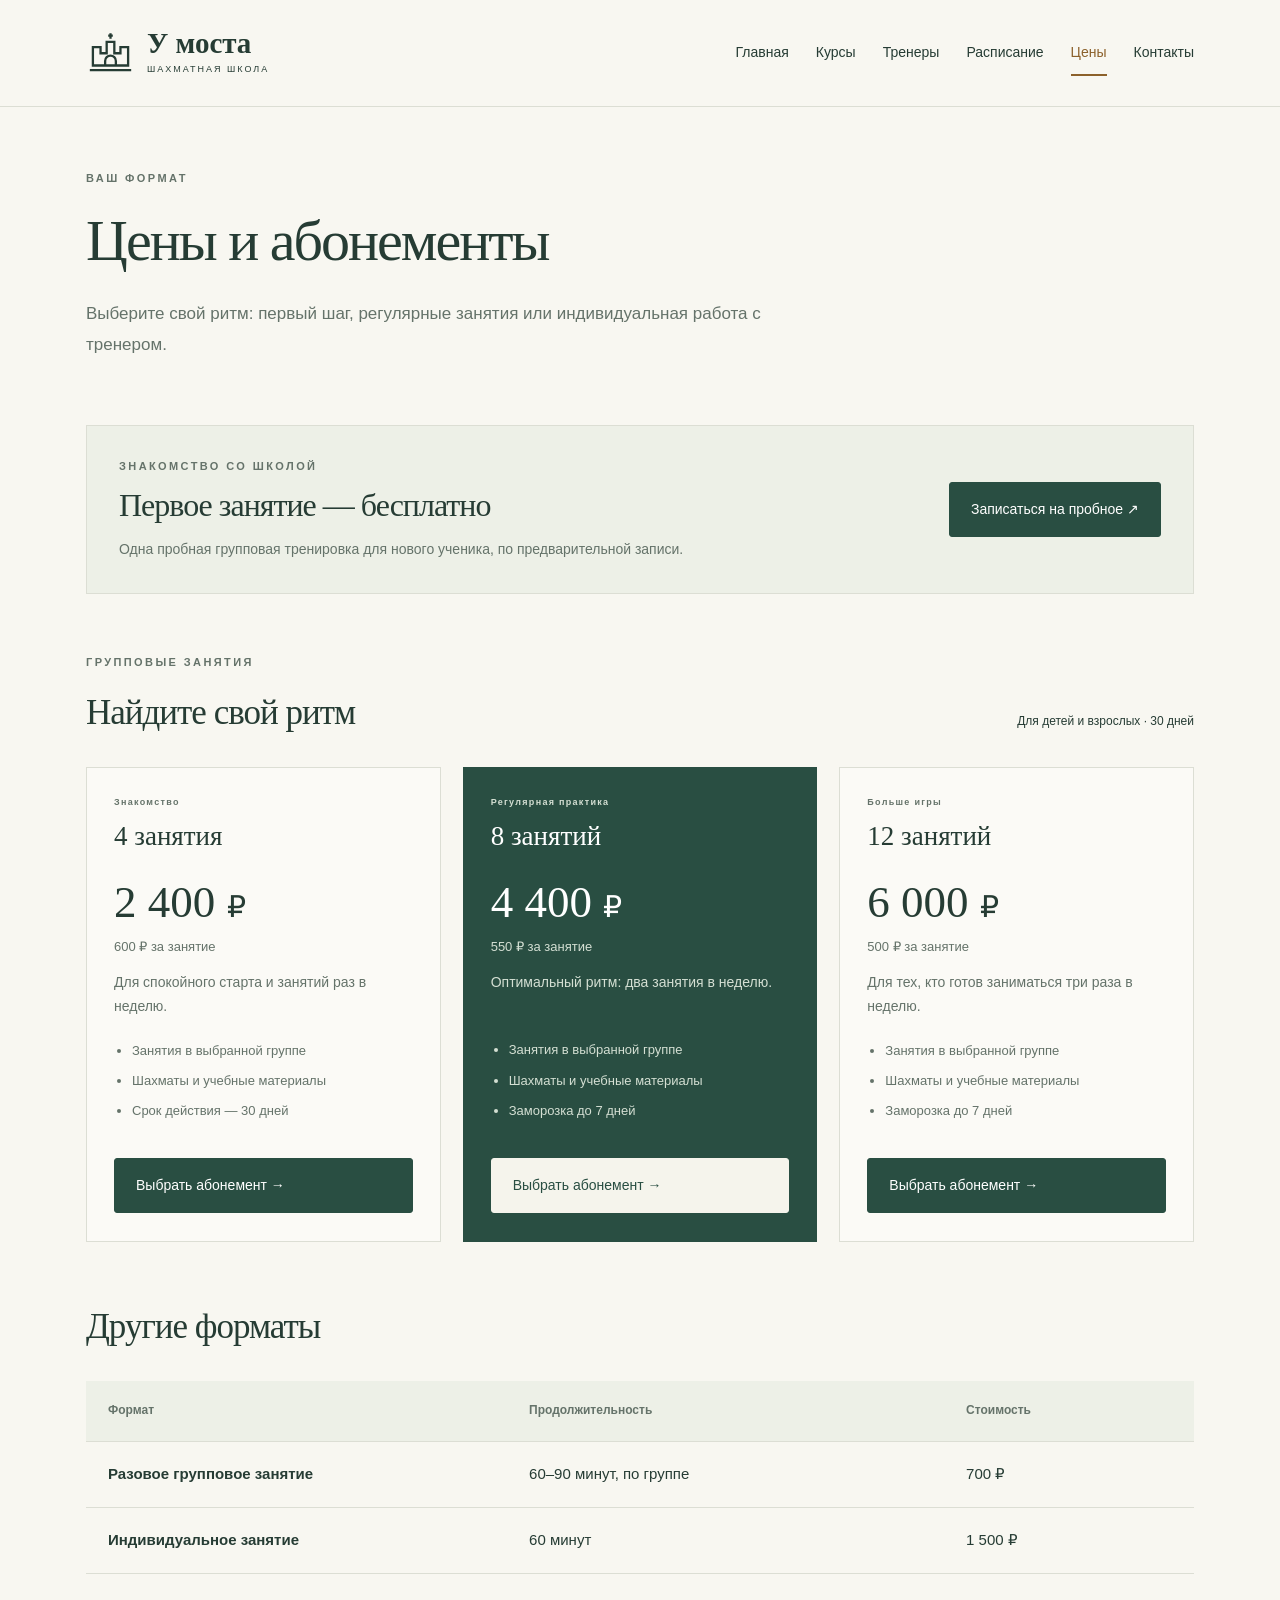
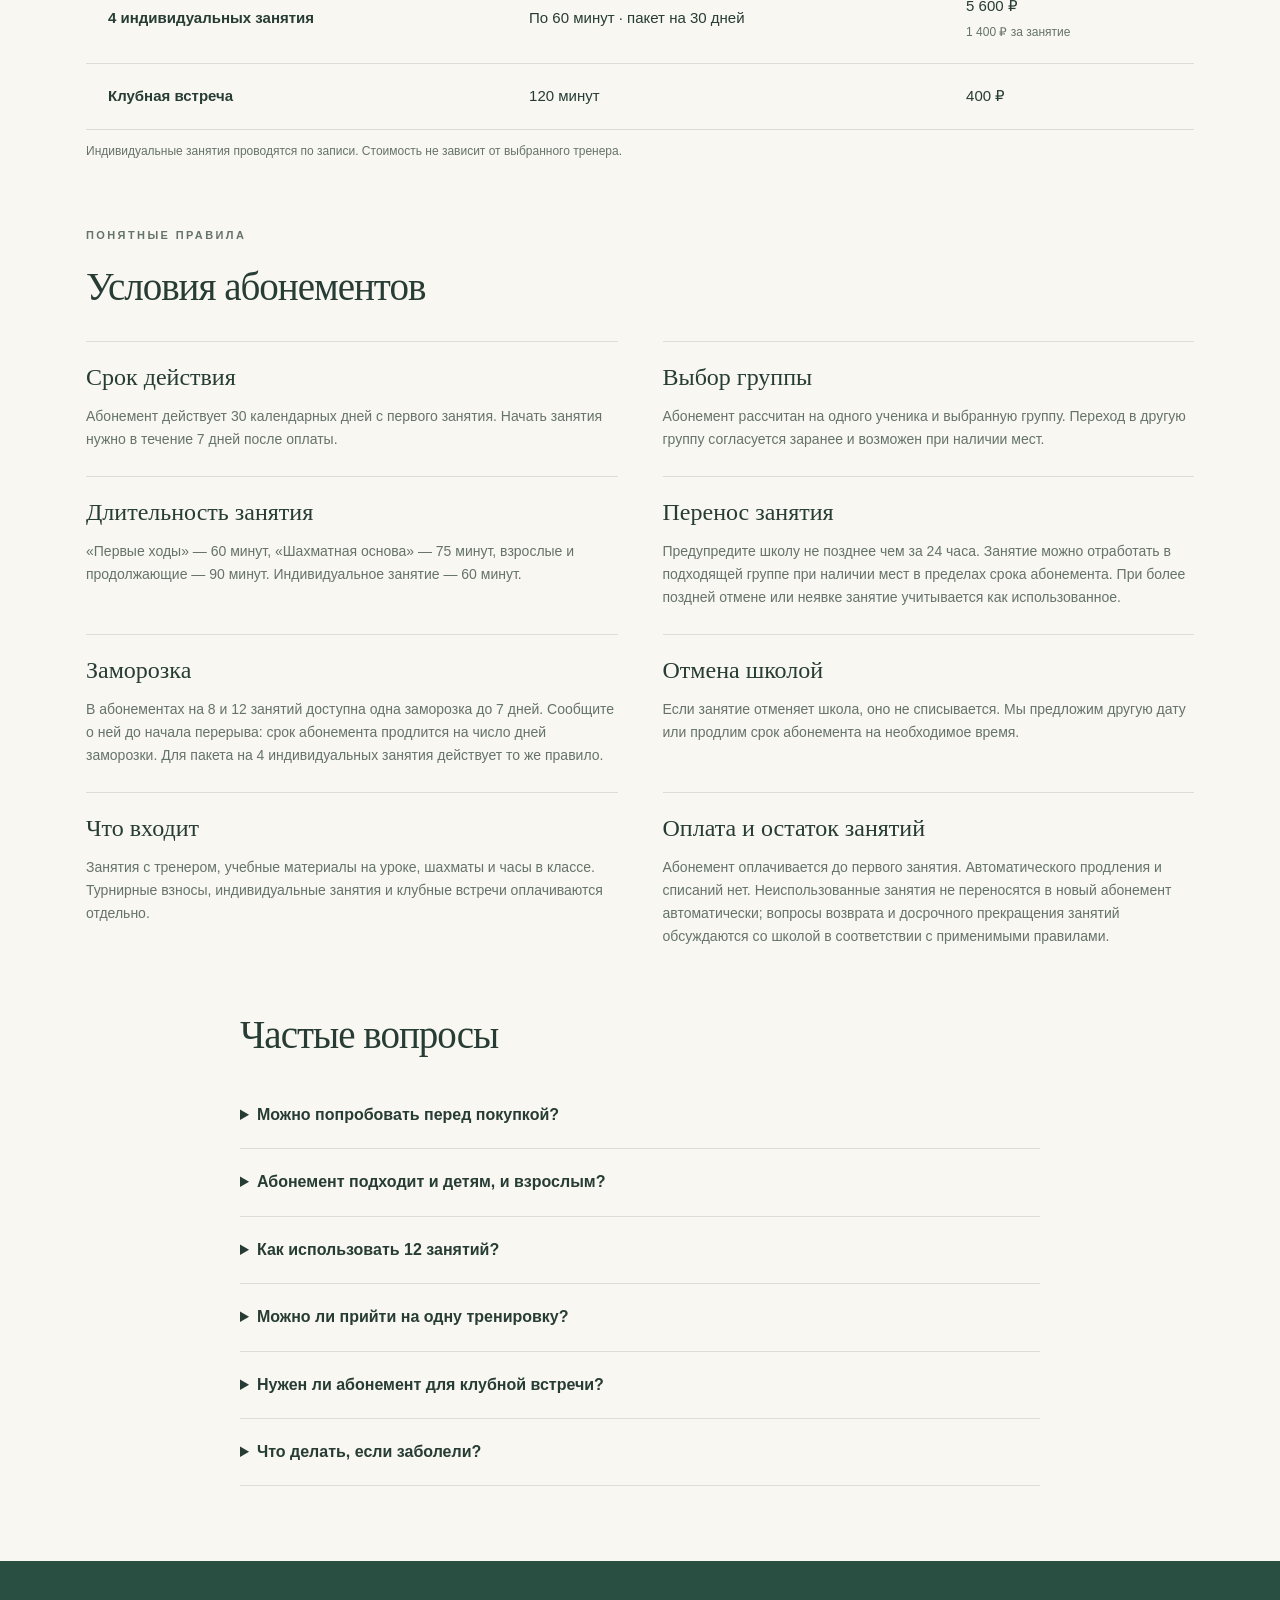
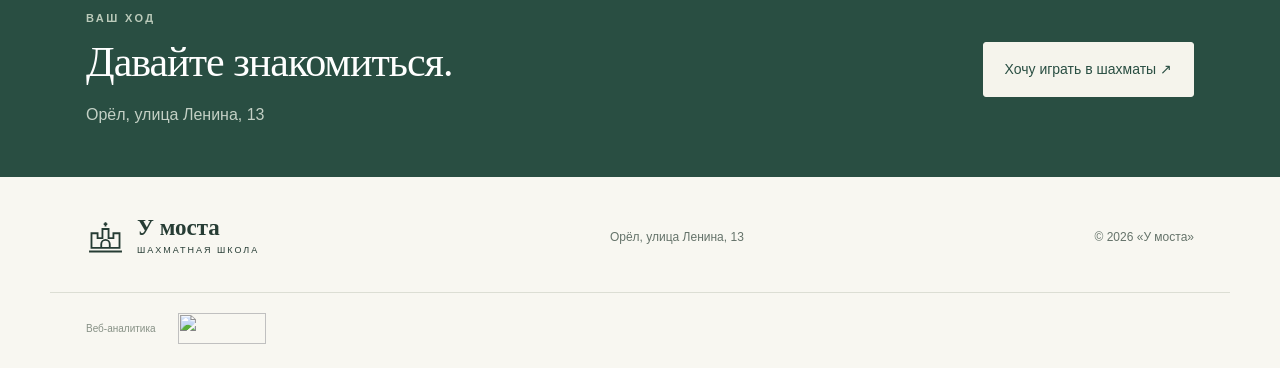
==== ceny.html @ d3e9c18c "Add files via upload" ====
<!doctype html><html lang="ru"><head><meta charset="utf-8"><meta name="viewport" content="width=device-width,initial-scale=1"><title>Цены — У моста | Шахматная школа в Орле</title><meta name="description" content="Шахматная школа У моста в Орле. Занятия для детей и взрослых. Орёл, улица Ленина, 13."><link rel="icon" href="logo.svg" type="image/svg+xml"><link rel="stylesheet" href="style.css"><script src="main.js" defer></script></head><body><a class="skip" href="#main">К содержанию</a><header><div class="wrap header-inner"><a class="brand" href="index.html"><svg viewBox="0 0 64 64" fill="none" aria-hidden="true"><path d="M9 49V25h10v8h8V18h10v15h8v-8h10v24H9Z" stroke="currentColor" stroke-width="3"/><path d="M25 49V43a7 7 0 0 1 14 0v6M5 55h54M29 10h6M32 7v7" stroke="currentColor" stroke-width="3"/></svg><span>У моста<small>ШАХМАТНАЯ ШКОЛА</small></span></a><button class="menu-btn" aria-controls="nav" aria-expanded="false">Меню</button><nav id="nav" aria-label="Основное меню"><a href="index.html" >Главная</a><a href="napravleniya.html" >Курсы</a><a href="trenery.html" >Тренеры</a><a href="raspisanie.html" >Расписание</a><a href="ceny.html" aria-current=page>Цены</a><a href="kontakty.html" >Контакты</a></nav></div></header><main id="main"><div class="page-head wrap"><p class="eyebrow">ВАШ ФОРМАТ</p><h1>Цены и абонементы</h1><p class="intro">Выберите свой ритм: первый шаг, регулярные занятия или индивидуальная работа с тренером.</p></div><section class="wrap section compact"><div class="trial-banner"><div><p class="eyebrow">ЗНАКОМСТВО СО ШКОЛОЙ</p><h2>Первое занятие — бесплатно</h2><p>Одна пробная групповая тренировка для нового ученика, по предварительной записи.</p></div><a class="btn" href="kontakty.html#signup">Записаться на пробное ↗</a></div><div class="section-head"><div><p class="eyebrow">ГРУППОВЫЕ ЗАНЯТИЯ</p><h2>Найдите свой ритм</h2></div><span class="small">Для детей и взрослых · 30 дней</span></div><div class="cards price-grid"><article class="card price-card "><p class="eyebrow">Знакомство</p><h3>4 занятия</h3><p class="price">2 400 <span>₽</span></p><p class="unit-price">600 ₽ за занятие</p><p>Для спокойного старта и занятий раз в неделю.</p><ul><li>Занятия в выбранной группе</li><li>Шахматы и учебные материалы</li><li>Срок действия — 30 дней</li></ul><a class="btn " href="kontakty.html#signup">Выбрать абонемент →</a></article><article class="card price-card recommended"><p class="eyebrow">Регулярная практика</p><h3>8 занятий</h3><p class="price">4 400 <span>₽</span></p><p class="unit-price">550 ₽ за занятие</p><p>Оптимальный ритм: два занятия в неделю.</p><ul><li>Занятия в выбранной группе</li><li>Шахматы и учебные материалы</li><li>Заморозка до 7 дней</li></ul><a class="btn light" href="kontakty.html#signup">Выбрать абонемент →</a></article><article class="card price-card "><p class="eyebrow">Больше игры</p><h3>12 занятий</h3><p class="price">6 000 <span>₽</span></p><p class="unit-price">500 ₽ за занятие</p><p>Для тех, кто готов заниматься три раза в неделю.</p><ul><li>Занятия в выбранной группе</li><li>Шахматы и учебные материалы</li><li>Заморозка до 7 дней</li></ul><a class="btn " href="kontakty.html#signup">Выбрать абонемент →</a></article></div><section class="extra-prices"><div class="section-head"><h2>Другие форматы</h2></div><div class="table-scroll"><table><thead><tr><th scope="col">Формат</th><th scope="col">Продолжительность</th><th scope="col">Стоимость</th></tr></thead><tbody><tr><td>Разовое групповое занятие</td><td>60–90 минут, по группе</td><td>700 ₽</td></tr><tr><td>Индивидуальное занятие</td><td>60 минут</td><td>1 500 ₽</td></tr><tr><td>4 индивидуальных занятия</td><td>По 60 минут · пакет на 30 дней</td><td>5 600 ₽ <span class="cell-detail">1 400 ₽ за занятие</span></td></tr><tr><td>Клубная встреча</td><td>120 минут</td><td>400 ₽</td></tr></tbody></table></div><p class="small">Индивидуальные занятия проводятся по записи. Стоимость не зависит от выбранного тренера.</p></section><section class="subscription-terms"><p class="eyebrow">ПОНЯТНЫЕ ПРАВИЛА</p><h2>Условия абонементов</h2><div class="terms-grid"><article><h3>Срок действия</h3><p>Абонемент действует 30 календарных дней с первого занятия. Начать занятия нужно в течение 7 дней после оплаты.</p></article><article><h3>Выбор группы</h3><p>Абонемент рассчитан на одного ученика и выбранную группу. Переход в другую группу согласуется заранее и возможен при наличии мест.</p></article><article><h3>Длительность занятия</h3><p>«Первые ходы» — 60 минут, «Шахматная основа» — 75 минут, взрослые и продолжающие — 90 минут. Индивидуальное занятие — 60 минут.</p></article><article><h3>Перенос занятия</h3><p>Предупредите школу не позднее чем за 24 часа. Занятие можно отработать в подходящей группе при наличии мест в пределах срока абонемента. При более поздней отмене или неявке занятие учитывается как использованное.</p></article><article><h3>Заморозка</h3><p>В абонементах на 8 и 12 занятий доступна одна заморозка до 7 дней. Сообщите о ней до начала перерыва: срок абонемента продлится на число дней заморозки. Для пакета на 4 индивидуальных занятия действует то же правило.</p></article><article><h3>Отмена школой</h3><p>Если занятие отменяет школа, оно не списывается. Мы предложим другую дату или продлим срок абонемента на необходимое время.</p></article><article><h3>Что входит</h3><p>Занятия с тренером, учебные материалы на уроке, шахматы и часы в классе. Турнирные взносы, индивидуальные занятия и клубные встречи оплачиваются отдельно.</p></article><article><h3>Оплата и остаток занятий</h3><p>Абонемент оплачивается до первого занятия. Автоматического продления и списаний нет. Неиспользованные занятия не переносятся в новый абонемент автоматически; вопросы возврата и досрочного прекращения занятий обсуждаются со школой в соответствии с применимыми правилами.</p></article></div></section><div class="faq"><h2>Частые вопросы</h2><details><summary>Можно попробовать перед покупкой?</summary><p>Да. Первое пробное групповое занятие бесплатно, один раз для нового ученика. Выберите курс и оставьте заявку через форму на странице контактов.</p></details><details><summary>Абонемент подходит и детям, и взрослым?</summary><p>Да. Стоимость групповых абонементов одинакова для всех групповых курсов. Группа подбирается по возрасту и опыту игры.</p></details><details><summary>Как использовать 12 занятий?</summary><p>Такой абонемент подойдёт группам, которые занимаются три раза в неделю: «Первые ходы», «Шахматная основа» и «Следующий разряд». Взрослым с занятиями дважды в неделю удобнее пакет на 8 занятий.</p></details><details><summary>Можно ли прийти на одну тренировку?</summary><p>Да. Разовое групповое занятие стоит 700 ₽. Предварительно согласуйте группу и наличие места.</p></details><details><summary>Нужен ли абонемент для клубной встречи?</summary><p>Нет. Клубная встреча оплачивается отдельно: 400 ₽ за двухчасовую игровую сессию. Участнику нужно знать правила игры.</p></details><details><summary>Что делать, если заболели?</summary><p>Сообщите школе как можно раньше. Если условия позволяют, оформите перенос или заморозку. При длительной болезни обсудите индивидуальный порядок продолжения занятий.</p></details></div></section></main><section class="cta"><div class="wrap"><div><p class="eyebrow">ВАШ ХОД</p><h2>Давайте знакомиться.</h2><p>Орёл, улица Ленина, 13</p></div><a class="btn light" href="kontakty.html#signup">Хочу играть в шахматы ↗</a></div></section><footer><div class="wrap footer-main"><a class="brand" href="index.html"><svg viewBox="0 0 64 64" fill="none" aria-hidden="true"><path d="M9 49V25h10v8h8V18h10v15h8v-8h10v24H9Z" stroke="currentColor" stroke-width="3"/><path d="M25 49V43a7 7 0 0 1 14 0v6M5 55h54M29 10h6M32 7v7" stroke="currentColor" stroke-width="3"/></svg><span>У моста<small>ШАХМАТНАЯ ШКОЛА</small></span></a><p>Орёл, улица Ленина, 13</p><p>© <span class="year">2026</span> «У моста»</p></div><div class="wrap counter-row" aria-label="Счётчики веб-аналитики"><span class="counter-caption">Веб-аналитика</span><div class="counter-slot installed" id="counter-1"><!--LiveInternet counter--><a href="https://www.liveinternet.ru/click"
target="_blank"><img id="licnt0C19" width="88" height="31" style="border:0" 
title="LiveInternet: показано число просмотров и посетителей за 24 часа"
src="[data-uri]"
alt=""/></a><script>(function(d,s){d.getElementById("licnt0C19").src=
"https://counter.yadro.ru/hit?t52.6;r"+escape(d.referrer)+
((typeof(s)=="undefined")?"":";s"+s.width+"*"+s.height+"*"+
(s.colorDepth?s.colorDepth:s.pixelDepth))+";u"+escape(d.URL)+
";h"+escape(d.title.substring(0,150))+";"+Math.random()})
(document,screen)</script><!--/LiveInternet-->
</div><div class="counter-slot installed" id="counter-2"><!-- Top100 (Kraken) Counter -->
<script>
    (function (w, d, c) {
    (w[c] = w[c] || []).push(function() {
        var options = {
            project: 7753158,
        };
        try {
            w.top100Counter = new top100(options);
        } catch(e) { }
    });
    var n = d.getElementsByTagName("script")[0],
    s = d.createElement("script"),
    f = function () { n.parentNode.insertBefore(s, n); };
    s.type = "text/javascript";
    s.async = true;
    s.src =
    (d.location.protocol == "https:" ? "https:" : "http:") +
    "//st.top100.ru/top100/top100.js";

    if (w.opera == "[object Opera]") {
    d.addEventListener("DOMContentLoaded", f, false);
} else { f(); }
})(window, document, "_top100q");
</script>
<noscript>
  <img src="//counter.rambler.ru/top100.cnt?pid=7753158" alt="Топ-100" />
</noscript>
<!-- END Top100 (Kraken) Counter -->
</div><div class="counter-slot installed" id="counter-3"><!-- Top.Mail.Ru counter -->
<script type="text/javascript">
var _tmr = window._tmr || (window._tmr = []);
_tmr.push({id: "3806829", type: "pageView", start: (new Date()).getTime()});
(function (d, w, id) {
  if (d.getElementById(id)) return;
  var ts = d.createElement("script"); ts.type = "text/javascript"; ts.async = true; ts.id = id;
  ts.src = "https://top-fwz1.mail.ru/js/code.js";
  var f = function () {var s = d.getElementsByTagName("script")[0]; s.parentNode.insertBefore(ts, s);};
  if (w.opera == "[object Opera]") { d.addEventListener("DOMContentLoaded", f, false); } else { f(); }
})(document, window, "tmr-code");
</script>
<noscript><div><img src="https://top-fwz1.mail.ru/counter?id=3806829;js=na" style="position:absolute;left:-9999px;" alt="Top.Mail.Ru" /></div></noscript>
<!-- /Top.Mail.Ru counter -->
</div></div></footer></body></html>
---- style.css ----
:root{--paper:#f8f7f1;--ink:#263c34;--green:#294e42;--muted:#65736a;--line:#dcded4;--pale:#edf0e7}*{box-sizing:border-box}body{margin:0;background:var(--paper);color:var(--ink);font:16px/1.65 Arial,sans-serif}a{color:inherit;text-decoration:none}button,input,select{font:inherit}button,a,select{ -webkit-tap-highlight-color:transparent}a:focus-visible,button:focus-visible,select:focus-visible,summary:focus-visible{outline:3px solid #b5803a;outline-offset:5px}.wrap{max-width:1180px;margin:auto;padding:0 36px}header{border-bottom:1px solid var(--line)}.header-inner{min-height:106px;display:flex;align-items:center;justify-content:space-between;gap:30px}.brand{display:flex;align-items:center;gap:12px;line-height:1.2}.brand svg{width:49px;height:49px}.brand>span{font:bold 29px Georgia,serif;white-space:nowrap}.brand small{display:block;font:9px/2.2 Arial,sans-serif;letter-spacing:2px}nav{display:flex;gap:27px;font-size:14px}nav a{padding:11px 0;position:relative}nav a:hover,nav a[aria-current]{color:#8c612b}nav a[aria-current]:after{content:'';position:absolute;height:2px;background:#8c612b;bottom:0;left:0;right:0}.menu-btn{display:none}.eyebrow{font:11px/1.5 Arial,sans-serif;letter-spacing:2.4px;font-weight:bold;margin:0 0 22px}h1,h2,h3{font-family:Georgia,'Times New Roman',serif;font-weight:normal;line-height:1.12;margin:0}h1{font-size:64px;letter-spacing:-2px}h1 em{font-weight:normal;color:#58735f}h2{font-size:39px;letter-spacing:-1px}h3{font-size:27px}p{color:var(--muted)}.hero{display:grid;grid-template-columns:1.15fr 1fr;align-items:center;gap:64px;padding-top:73px;padding-bottom:75px}.intro{font-size:17px;margin:26px 0 30px;line-height:1.8}.actions{display:flex;gap:24px;align-items:center;flex-wrap:wrap}.btn{display:inline-flex;align-items:center;justify-content:space-between;gap:23px;background:var(--green);color:white;border:1px solid var(--green);border-radius:3px;padding:15px 21px;cursor:pointer;font-size:14px}.btn:hover{background:#376452}.text-link{font-size:14px;border-bottom:1px solid #b3beb2;padding-bottom:4px}.location{font-size:12px;margin:35px 0 0}.hero-art{background:#e9eddf;padding:24px 29px 16px;border:1px solid #d9dfce;transform:rotate(-2deg);box-shadow:14px 18px 0 #f0f0e7}.art-top,.art-bottom{display:flex;justify-content:space-between;align-items:center;font-size:10px;letter-spacing:1px}.art-top{padding-bottom:23px;font-weight:bold}.art-top span{font-size:9px;letter-spacing:0;font-weight:normal}.art-bottom{padding-top:16px;letter-spacing:0}.art-bottom>span:last-child{font-size:25px}.board{display:grid;grid-template-columns:repeat(8,1fr);border:7px solid #335344;aspect-ratio:1}.sq{display:flex;align-items:center;justify-content:center;background:#e6e8d4;font-family:Georgia,serif;font-size:43px;line-height:1;color:#183e32;text-shadow:0 2px 0 #ffffff70}.sq.dark{background:#8da48a}.strip{border-top:1px solid var(--line);border-bottom:1px solid var(--line)}.strip-inner{display:grid;grid-template-columns:repeat(4,1fr);padding-top:29px;padding-bottom:29px}.strip-inner>div{padding-left:25px;border-left:1px solid var(--line)}.strip-inner>div:first-child{padding-left:0;border:0}.strip b{display:block;font:23px Georgia,serif}.strip span{font-size:12px;color:var(--muted)}.section{padding-top:70px;padding-bottom:75px}.section-head{display:flex;justify-content:space-between;align-items:end;gap:30px;margin-bottom:35px}.section-head h2{font-size:35px}.cards{display:grid;grid-template-columns:repeat(3,1fr);gap:22px}.card{border:1px solid var(--line);padding:28px 27px;background:#fbfaf6}.card .num{display:block;font:29px Georgia,serif;color:#879783;margin-bottom:34px}.card .eyebrow{font-size:9px;margin-bottom:12px;letter-spacing:1.3px}.card p:last-child{font-size:14px;margin:17px 0 0}.card:hover{border-color:#8ca08b}.tinted{background:var(--pale)}.split{display:grid;grid-template-columns:1fr 1fr;gap:80px}.steps{padding:0;list-style:none;counter-reset:step;margin:0}.steps li{counter-increment:step;border-bottom:1px solid #d1d9cc;padding:0 0 20px 45px;position:relative;margin-bottom:20px}.steps li:before{content:'0'counter(step);position:absolute;left:0;font:22px Georgia,serif;color:#869680}.steps p{font-size:14px;margin:6px 0 0}.cta{background:var(--green);color:#fff}.cta .wrap{display:flex;align-items:center;justify-content:space-between;padding-top:49px;padding-bottom:49px;gap:25px}.cta .eyebrow{color:#bbcaba;margin-bottom:12px}.cta h2{font-size:42px}.cta p{color:#c3d0c5;margin-bottom:0}.btn.light{background:#f5f4ec;border-color:#f5f4ec;color:var(--green)}.footer-main{display:flex;justify-content:space-between;align-items:center;padding-top:36px;padding-bottom:30px}.footer-main p{font-size:12px}.footer-main .brand>span{font-size:23px}.footer-main .brand svg{width:39px}.counter-row{display:flex;align-items:center;gap:10px;border-top:1px solid var(--line);padding-top:20px;padding-bottom:24px}.counter-caption{font-size:10px;color:#879186;margin-right:12px}.counter-slot{width:88px;min-height:31px;border:1px dashed #bdc5b9;display:flex;align-items:center;justify-content:center;color:#899381;font-size:10px}.page-head{padding-top:63px;padding-bottom:14px}.page-head h1{font-size:58px}.page-head .intro{max-width:680px}.compact{padding-top:20px}.note{padding-bottom:65px}.note p{max-width:780px}.editorial{display:grid;grid-template-columns:1fr 1.4fr;gap:70px;align-items:center}.chess-icon{background:#e5eadc;display:grid;place-items:center;font:220px Georgia,serif;min-height:350px}.editorial p{max-width:550px}.notice{padding:18px 22px;background:#eef0e8;border-left:2px solid #9caa8d;font-size:14px;margin-top:28px}.filters{display:flex;gap:10px;flex-wrap:wrap;margin-bottom:25px}.filters button{border:1px solid #cdd4c6;background:transparent;padding:9px 18px;border-radius:2px;cursor:pointer;font-size:14px;color:var(--ink)}.filters button[aria-pressed=true]{background:var(--green);color:white}.table-scroll{overflow:auto}table{width:100%;border-collapse:collapse;text-align:left;white-space:nowrap}th{background:var(--pale);font-size:12px;color:var(--muted)}th,td{padding:20px 22px;border-bottom:1px solid var(--line)}td{font-size:15px}td:first-child{font-weight:bold}.faq{max-width:800px;margin:65px auto 0}.faq h2{margin-bottom:25px}details{padding:20px 0;border-bottom:1px solid var(--line)}summary{cursor:pointer;font-weight:bold}details p{font-size:15px}.contact-grid{display:grid;grid-template-columns:1fr 1.2fr;gap:55px;align-items:start}.map{width:100%;height:390px;border:1px solid var(--line);background:var(--pale);border-radius:3px}.signup{background:var(--pale);padding:38px;display:grid;grid-template-columns:1fr 1fr;gap:60px;margin-top:65px;scroll-margin-top:20px}.signup h2{font-size:34px}.signup label{display:block;font-size:13px;margin-bottom:10px}.signup select{width:100%;padding:12px;border:1px solid #bcc7b7;background:var(--paper);color:var(--ink);margin-bottom:16px}.small{font-size:12px}.skip{position:absolute;left:-9999px}.skip:focus{left:20px;top:10px;background:white;padding:12px;z-index:99}[hidden]{display:none!important}@media(max-width:1000px){nav{gap:15px}.hero{gap:30px}h1{font-size:51px}.sq{font-size:34px}.wrap{padding-left:25px;padding-right:25px}.hero-art{padding:22px}.cards{gap:15px}.card{padding:22px}.contact-grid{gap:25px}}@media(max-width:760px){.header-inner{min-height:84px;flex-wrap:wrap;gap:0}.brand>span{font-size:26px}.brand svg{width:42px}.menu-btn{display:block;background:none;border:1px solid var(--line);color:var(--ink);padding:6px 12px;font-size:13px}nav{display:none;width:100%;padding:16px 0;flex-direction:column;gap:3px}nav.open{display:flex}nav a{padding:8px 0}.hero{grid-template-columns:1fr;padding-top:43px;padding-bottom:45px;gap:40px}h1{font-size:46px;letter-spacing:-1.6px}.hero .intro br{display:none}.hero-art{max-width:440px;width:calc(100% - 10px);margin:auto}.sq{font-size:clamp(24px,7vw,43px)}.strip-inner{grid-template-columns:1fr 1fr;gap:25px}.strip-inner>div{padding-left:15px}.strip-inner>div:nth-child(3){padding-left:0;border:0}.strip b{font-size:20px}.section{padding-top:45px;padding-bottom:45px}.section-head{display:block}.section-head .text-link{display:inline-block;margin-top:20px}.cards{grid-template-columns:1fr}.card .num{margin-bottom:20px}.split,.editorial,.contact-grid,.signup{grid-template-columns:1fr;gap:30px}.cta .wrap{align-items:start;flex-direction:column}.cta h2{font-size:36px}.footer-main{flex-wrap:wrap;gap:12px}.footer-main .brand{width:100%;margin-bottom:8px}.footer-main p{margin:0}.counter-caption{display:none}.counter-row{justify-content:center}.page-head{padding-top:40px}.page-head h1{font-size:45px}.compact{padding-top:15px}.chess-icon{min-height:240px;font-size:170px}.signup{padding:25px;margin-top:35px}.map{height:330px}.steps{margin-top:5px}h2{font-size:33px}.intro{font-size:16px}}

.signup input,.signup textarea{display:block;width:100%;padding:12px;border:1px solid #bcc7b7;border-radius:0;background:var(--paper);color:var(--ink);margin-bottom:16px;font:inherit}.signup textarea{resize:vertical;min-height:110px}.signup input:focus-visible,.signup textarea:focus-visible{outline:3px solid #b5803a;outline-offset:3px}.optional{font-weight:normal;color:var(--muted)}.form-ok{padding:15px 18px;border:1px solid #a6b9a0;background:#e0e9da;color:var(--ink);font-size:14px}

.demo-note{font-size:13px;color:var(--muted);border-left:2px solid #a1af96;padding:9px 15px;margin:0 0 30px;background:var(--pale)}.trainer-grid{display:grid;grid-template-columns:repeat(2,minmax(0,1fr));gap:24px}.trainer-top{display:flex;align-items:center;justify-content:space-between;gap:15px;margin-bottom:26px}.trainer-avatar{width:68px;height:68px;display:grid;place-items:center;background:#e5eadc;border-radius:50%;font:23px Georgia,serif;flex-shrink:0}.qualification{font-size:12px;padding:6px 10px;border:1px solid #ccd5c3;border-radius:3px}.trainer-card h2{font-size:30px;margin-bottom:18px}.trainer-card .eyebrow{line-height:1.8;letter-spacing:1px}.trainer-card>p:not(.eyebrow){font-size:15px;margin-bottom:24px}.teaching-note{padding-bottom:0;margin-top:50px}.schedule-meta{display:flex;justify-content:space-between;gap:15px;flex-wrap:wrap;font-size:13px;margin-bottom:24px;color:var(--muted)}.schedule-table{white-space:normal;min-width:650px}.schedule-table caption{text-align:left;padding-bottom:12px;color:var(--muted)}.cell-detail{display:block;font-weight:normal;font-size:12px;color:var(--muted);margin-top:5px}.cell-detail.time{font-size:14px;color:var(--green)}.schedule-table a:hover{text-decoration:underline}@media(max-width:760px){.trainer-grid{grid-template-columns:1fr}.trainer-card h2{font-size:28px}.qualification{max-width:190px}.schedule-table th,.schedule-table td{padding:16px}}

.trial-banner{display:flex;justify-content:space-between;align-items:center;gap:35px;padding:32px;background:var(--pale);border:1px solid var(--line);margin-bottom:60px}.trial-banner h2{font-size:32px}.trial-banner .eyebrow{margin-bottom:14px}.trial-banner p:last-child{margin-bottom:0;font-size:14px;max-width:600px}.trial-banner .btn{flex-shrink:0}.price-card{display:flex;flex-direction:column}.price-card .price{font:45px/1.1 Georgia,serif;color:var(--ink);margin:27px 0 8px}.price span{font-size:30px}.price-card .unit-price{font-size:13px;margin:0}.price-card>p:not(.price):not(.eyebrow):not(.unit-price){font-size:14px;min-height:46px}.price-card ul{padding-left:18px;font-size:13px;color:var(--muted);margin:8px 0 27px}.price-card li{margin-bottom:9px}.price-card .btn{margin-top:auto}.price-card.recommended{background:var(--green);border-color:var(--green);color:white}.price-card.recommended .price{color:white}.price-card.recommended p,.price-card.recommended ul{color:#d4dfd3}.extra-prices,.subscription-terms{margin-top:65px}.terms-grid{display:grid;grid-template-columns:1fr 1fr;gap:25px 45px;margin-top:32px}.terms-grid article{border-top:1px solid var(--line);padding-top:22px}.terms-grid h3{font-size:24px}.terms-grid p{font-size:14px;margin-bottom:0}@media(max-width:760px){.trial-banner{align-items:start;flex-direction:column;padding:25px;margin-bottom:40px;gap:24px}.trial-banner h2{font-size:29px}.terms-grid{grid-template-columns:1fr;gap:25px}.extra-prices,.subscription-terms{margin-top:45px}.price-card>p:not(.price):not(.eyebrow):not(.unit-price){min-height:0}}

.sq{position:relative}.sq.last-move{background:#d8c98c}.file-label,.rank-label{position:absolute;font:8px/1 Arial,sans-serif;text-shadow:none;color:#294e42}.file-label{right:3px;bottom:2px}.rank-label{left:3px;top:3px}.historical-caption{gap:12px;align-items:start}.historical-caption a{font-size:11px;line-height:1.6}.historical-caption a:hover{text-decoration:underline}.historical-caption small{display:block;font-size:9px;color:var(--muted);line-height:1.6;margin-top:3px}.historical-caption .mate-label{font:12px/1.6 Georgia,serif;white-space:nowrap;padding-top:1px}@media(max-width:760px){.historical-caption a{font-size:10px}.historical-caption small{font-size:8px}.file-label,.rank-label{font-size:7px}}

.counter-slot.installed{border:0;min-height:0;width:auto}.counter-slot.installed img{display:block}.counter-slot.installed:has(>script):not(:has(>a)){display:contents}
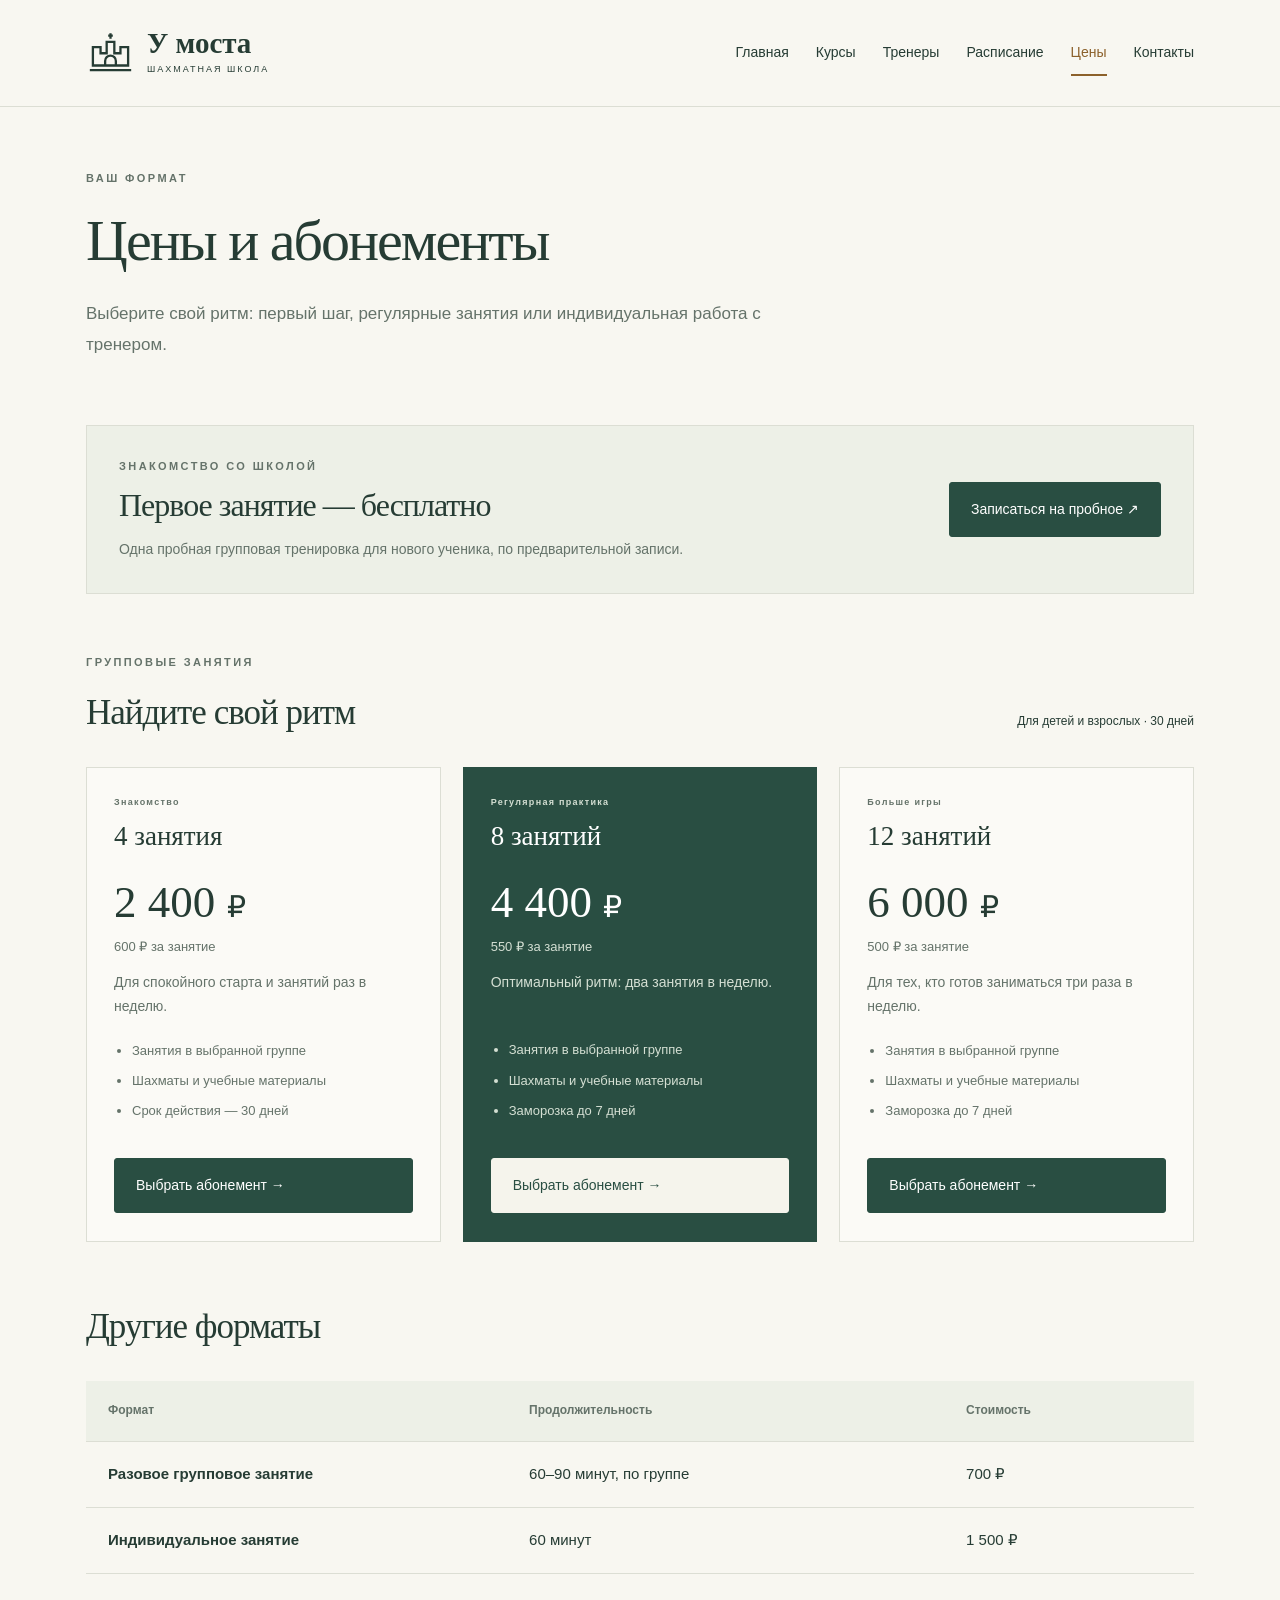
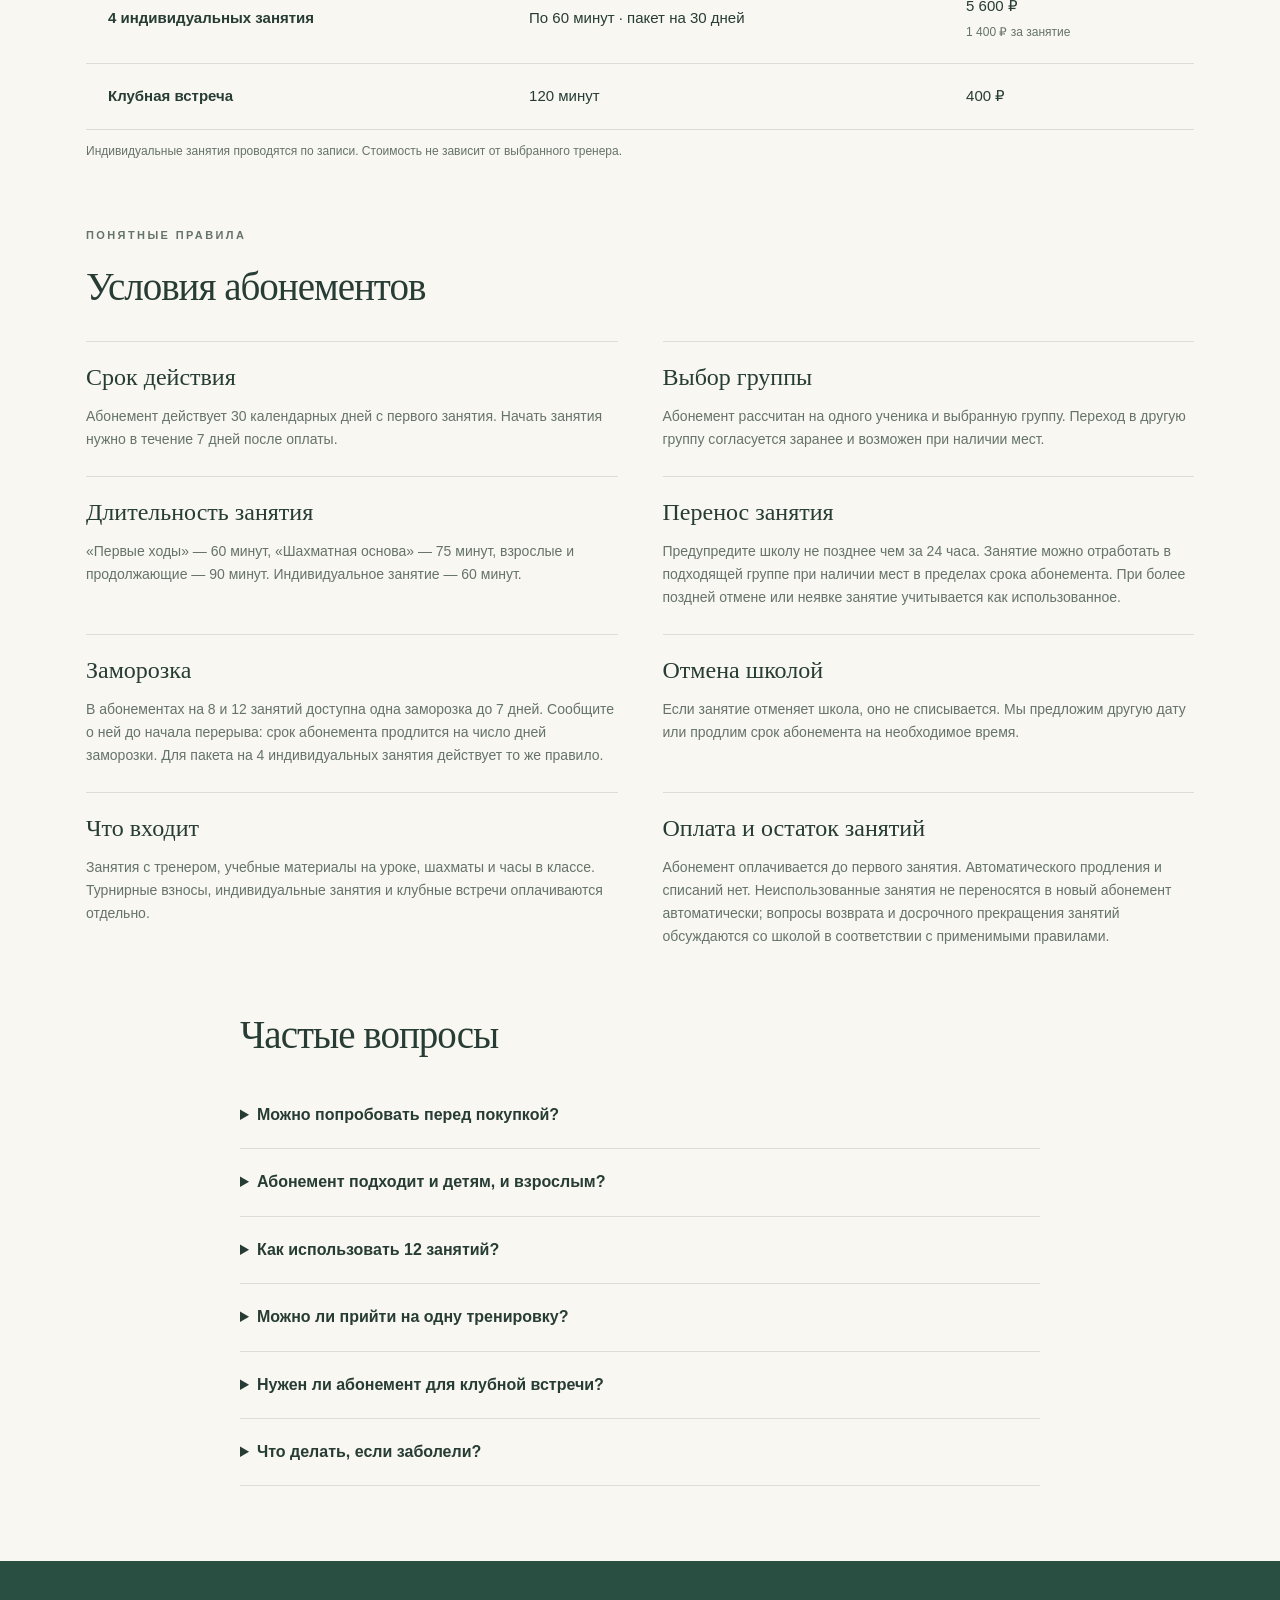
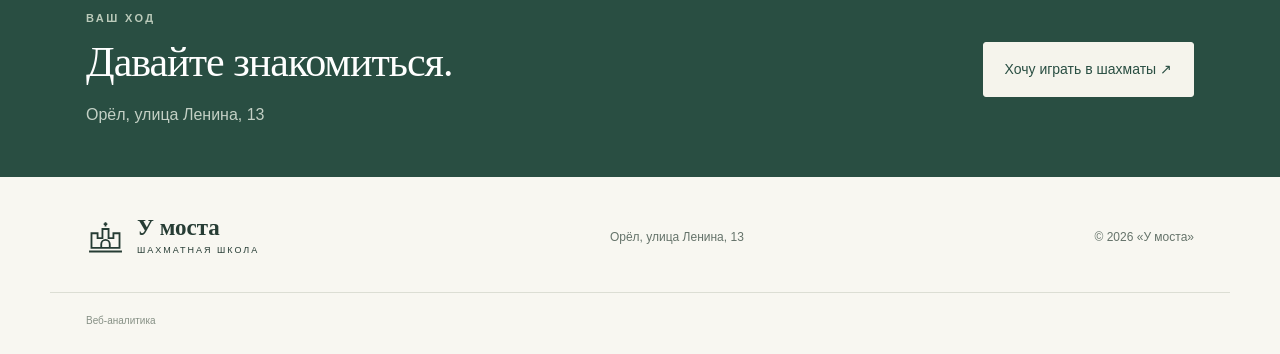
==== commit 87004169: "Add files via upload" ====
--- a/ceny.html
+++ b/ceny.html
@@ -1,19 +1,16 @@
-<!doctype html><html lang="ru"><head><meta charset="utf-8"><meta name="viewport" content="width=device-width,initial-scale=1"><title>Цены — У моста | Шахматная школа в Орле</title><meta name="description" content="Шахматная школа У моста в Орле. Занятия для детей и взрослых. Орёл, улица Ленина, 13."><link rel="icon" href="logo.svg" type="image/svg+xml"><link rel="stylesheet" href="style.css"><script src="main.js" defer></script></head><body><a class="skip" href="#main">К содержанию</a><header><div class="wrap header-inner"><a class="brand" href="index.html"><svg viewBox="0 0 64 64" fill="none" aria-hidden="true"><path d="M9 49V25h10v8h8V18h10v15h8v-8h10v24H9Z" stroke="currentColor" stroke-width="3"/><path d="M25 49V43a7 7 0 0 1 14 0v6M5 55h54M29 10h6M32 7v7" stroke="currentColor" stroke-width="3"/></svg><span>У моста<small>ШАХМАТНАЯ ШКОЛА</small></span></a><button class="menu-btn" aria-controls="nav" aria-expanded="false">Меню</button><nav id="nav" aria-label="Основное меню"><a href="index.html" >Главная</a><a href="napravleniya.html" >Курсы</a><a href="trenery.html" >Тренеры</a><a href="raspisanie.html" >Расписание</a><a href="ceny.html" aria-current=page>Цены</a><a href="kontakty.html" >Контакты</a></nav></div></header><main id="main"><div class="page-head wrap"><p class="eyebrow">ВАШ ФОРМАТ</p><h1>Цены и абонементы</h1><p class="intro">Выберите свой ритм: первый шаг, регулярные занятия или индивидуальная работа с тренером.</p></div><section class="wrap section compact"><div class="trial-banner"><div><p class="eyebrow">ЗНАКОМСТВО СО ШКОЛОЙ</p><h2>Первое занятие — бесплатно</h2><p>Одна пробная групповая тренировка для нового ученика, по предварительной записи.</p></div><a class="btn" href="kontakty.html#signup">Записаться на пробное ↗</a></div><div class="section-head"><div><p class="eyebrow">ГРУППОВЫЕ ЗАНЯТИЯ</p><h2>Найдите свой ритм</h2></div><span class="small">Для детей и взрослых · 30 дней</span></div><div class="cards price-grid"><article class="card price-card "><p class="eyebrow">Знакомство</p><h3>4 занятия</h3><p class="price">2 400 <span>₽</span></p><p class="unit-price">600 ₽ за занятие</p><p>Для спокойного старта и занятий раз в неделю.</p><ul><li>Занятия в выбранной группе</li><li>Шахматы и учебные материалы</li><li>Срок действия — 30 дней</li></ul><a class="btn " href="kontakty.html#signup">Выбрать абонемент →</a></article><article class="card price-card recommended"><p class="eyebrow">Регулярная практика</p><h3>8 занятий</h3><p class="price">4 400 <span>₽</span></p><p class="unit-price">550 ₽ за занятие</p><p>Оптимальный ритм: два занятия в неделю.</p><ul><li>Занятия в выбранной группе</li><li>Шахматы и учебные материалы</li><li>Заморозка до 7 дней</li></ul><a class="btn light" href="kontakty.html#signup">Выбрать абонемент →</a></article><article class="card price-card "><p class="eyebrow">Больше игры</p><h3>12 занятий</h3><p class="price">6 000 <span>₽</span></p><p class="unit-price">500 ₽ за занятие</p><p>Для тех, кто готов заниматься три раза в неделю.</p><ul><li>Занятия в выбранной группе</li><li>Шахматы и учебные материалы</li><li>Заморозка до 7 дней</li></ul><a class="btn " href="kontakty.html#signup">Выбрать абонемент →</a></article></div><section class="extra-prices"><div class="section-head"><h2>Другие форматы</h2></div><div class="table-scroll"><table><thead><tr><th scope="col">Формат</th><th scope="col">Продолжительность</th><th scope="col">Стоимость</th></tr></thead><tbody><tr><td>Разовое групповое занятие</td><td>60–90 минут, по группе</td><td>700 ₽</td></tr><tr><td>Индивидуальное занятие</td><td>60 минут</td><td>1 500 ₽</td></tr><tr><td>4 индивидуальных занятия</td><td>По 60 минут · пакет на 30 дней</td><td>5 600 ₽ <span class="cell-detail">1 400 ₽ за занятие</span></td></tr><tr><td>Клубная встреча</td><td>120 минут</td><td>400 ₽</td></tr></tbody></table></div><p class="small">Индивидуальные занятия проводятся по записи. Стоимость не зависит от выбранного тренера.</p></section><section class="subscription-terms"><p class="eyebrow">ПОНЯТНЫЕ ПРАВИЛА</p><h2>Условия абонементов</h2><div class="terms-grid"><article><h3>Срок действия</h3><p>Абонемент действует 30 календарных дней с первого занятия. Начать занятия нужно в течение 7 дней после оплаты.</p></article><article><h3>Выбор группы</h3><p>Абонемент рассчитан на одного ученика и выбранную группу. Переход в другую группу согласуется заранее и возможен при наличии мест.</p></article><article><h3>Длительность занятия</h3><p>«Первые ходы» — 60 минут, «Шахматная основа» — 75 минут, взрослые и продолжающие — 90 минут. Индивидуальное занятие — 60 минут.</p></article><article><h3>Перенос занятия</h3><p>Предупредите школу не позднее чем за 24 часа. Занятие можно отработать в подходящей группе при наличии мест в пределах срока абонемента. При более поздней отмене или неявке занятие учитывается как использованное.</p></article><article><h3>Заморозка</h3><p>В абонементах на 8 и 12 занятий доступна одна заморозка до 7 дней. Сообщите о ней до начала перерыва: срок абонемента продлится на число дней заморозки. Для пакета на 4 индивидуальных занятия действует то же правило.</p></article><article><h3>Отмена школой</h3><p>Если занятие отменяет школа, оно не списывается. Мы предложим другую дату или продлим срок абонемента на необходимое время.</p></article><article><h3>Что входит</h3><p>Занятия с тренером, учебные материалы на уроке, шахматы и часы в классе. Турнирные взносы, индивидуальные занятия и клубные встречи оплачиваются отдельно.</p></article><article><h3>Оплата и остаток занятий</h3><p>Абонемент оплачивается до первого занятия. Автоматического продления и списаний нет. Неиспользованные занятия не переносятся в новый абонемент автоматически; вопросы возврата и досрочного прекращения занятий обсуждаются со школой в соответствии с применимыми правилами.</p></article></div></section><div class="faq"><h2>Частые вопросы</h2><details><summary>Можно попробовать перед покупкой?</summary><p>Да. Первое пробное групповое занятие бесплатно, один раз для нового ученика. Выберите курс и оставьте заявку через форму на странице контактов.</p></details><details><summary>Абонемент подходит и детям, и взрослым?</summary><p>Да. Стоимость групповых абонементов одинакова для всех групповых курсов. Группа подбирается по возрасту и опыту игры.</p></details><details><summary>Как использовать 12 занятий?</summary><p>Такой абонемент подойдёт группам, которые занимаются три раза в неделю: «Первые ходы», «Шахматная основа» и «Следующий разряд». Взрослым с занятиями дважды в неделю удобнее пакет на 8 занятий.</p></details><details><summary>Можно ли прийти на одну тренировку?</summary><p>Да. Разовое групповое занятие стоит 700 ₽. Предварительно согласуйте группу и наличие места.</p></details><details><summary>Нужен ли абонемент для клубной встречи?</summary><p>Нет. Клубная встреча оплачивается отдельно: 400 ₽ за двухчасовую игровую сессию. Участнику нужно знать правила игры.</p></details><details><summary>Что делать, если заболели?</summary><p>Сообщите школе как можно раньше. Если условия позволяют, оформите перенос или заморозку. При длительной болезни обсудите индивидуальный порядок продолжения занятий.</p></details></div></section></main><section class="cta"><div class="wrap"><div><p class="eyebrow">ВАШ ХОД</p><h2>Давайте знакомиться.</h2><p>Орёл, улица Ленина, 13</p></div><a class="btn light" href="kontakty.html#signup">Хочу играть в шахматы ↗</a></div></section><footer><div class="wrap footer-main"><a class="brand" href="index.html"><svg viewBox="0 0 64 64" fill="none" aria-hidden="true"><path d="M9 49V25h10v8h8V18h10v15h8v-8h10v24H9Z" stroke="currentColor" stroke-width="3"/><path d="M25 49V43a7 7 0 0 1 14 0v6M5 55h54M29 10h6M32 7v7" stroke="currentColor" stroke-width="3"/></svg><span>У моста<small>ШАХМАТНАЯ ШКОЛА</small></span></a><p>Орёл, улица Ленина, 13</p><p>© <span class="year">2026</span> «У моста»</p></div><div class="wrap counter-row" aria-label="Счётчики веб-аналитики"><span class="counter-caption">Веб-аналитика</span><div class="counter-slot installed" id="counter-1"><!--LiveInternet counter--><a href="https://www.liveinternet.ru/click"
-target="_blank"><img id="licnt0C19" width="88" height="31" style="border:0" 
-title="LiveInternet: показано число просмотров и посетителей за 24 часа"
-src="[data-uri]"
-alt=""/></a><script>(function(d,s){d.getElementById("licnt0C19").src=
-"https://counter.yadro.ru/hit?t52.6;r"+escape(d.referrer)+
-((typeof(s)=="undefined")?"":";s"+s.width+"*"+s.height+"*"+
-(s.colorDepth?s.colorDepth:s.pixelDepth))+";u"+escape(d.URL)+
-";h"+escape(d.title.substring(0,150))+";"+Math.random()})
-(document,screen)</script><!--/LiveInternet-->
+<!doctype html><html lang="ru"><head><meta charset="utf-8"><meta name="viewport" content="width=device-width,initial-scale=1"><title>Цены — У моста | Шахматная школа в Орле</title><meta name="description" content="Шахматная школа У моста в Орле. Занятия для детей и взрослых. Орёл, улица Ленина, 13."><link rel="icon" href="logo.svg" type="image/svg+xml"><link rel="stylesheet" href="style.css"><script src="main.js" defer></script></head><body><a class="skip" href="#main">К содержанию</a><header><div class="wrap header-inner"><a class="brand" href="index.html"><svg viewBox="0 0 64 64" fill="none" aria-hidden="true"><path d="M9 49V25h10v8h8V18h10v15h8v-8h10v24H9Z" stroke="currentColor" stroke-width="3"/><path d="M25 49V43a7 7 0 0 1 14 0v6M5 55h54M29 10h6M32 7v7" stroke="currentColor" stroke-width="3"/></svg><span>У моста<small>ШАХМАТНАЯ ШКОЛА</small></span></a><button class="menu-btn" aria-controls="nav" aria-expanded="false">Меню</button><nav id="nav" aria-label="Основное меню"><a href="index.html" >Главная</a><a href="napravleniya.html" >Курсы</a><a href="trenery.html" >Тренеры</a><a href="raspisanie.html" >Расписание</a><a href="ceny.html" aria-current=page>Цены</a><a href="kontakty.html" >Контакты</a></nav></div></header><main id="main"><div class="page-head wrap"><p class="eyebrow">ВАШ ФОРМАТ</p><h1>Цены и абонементы</h1><p class="intro">Выберите свой ритм: первый шаг, регулярные занятия или индивидуальная работа с тренером.</p></div><section class="wrap section compact"><div class="trial-banner"><div><p class="eyebrow">ЗНАКОМСТВО СО ШКОЛОЙ</p><h2>Первое занятие — бесплатно</h2><p>Одна пробная групповая тренировка для нового ученика, по предварительной записи.</p></div><a class="btn" href="kontakty.html#signup">Записаться на пробное ↗</a></div><div class="section-head"><div><p class="eyebrow">ГРУППОВЫЕ ЗАНЯТИЯ</p><h2>Найдите свой ритм</h2></div><span class="small">Для детей и взрослых · 30 дней</span></div><div class="cards price-grid"><article class="card price-card "><p class="eyebrow">Знакомство</p><h3>4 занятия</h3><p class="price">2 400 <span>₽</span></p><p class="unit-price">600 ₽ за занятие</p><p>Для спокойного старта и занятий раз в неделю.</p><ul><li>Занятия в выбранной группе</li><li>Шахматы и учебные материалы</li><li>Срок действия — 30 дней</li></ul><a class="btn " href="kontakty.html#signup">Выбрать абонемент →</a></article><article class="card price-card recommended"><p class="eyebrow">Регулярная практика</p><h3>8 занятий</h3><p class="price">4 400 <span>₽</span></p><p class="unit-price">550 ₽ за занятие</p><p>Оптимальный ритм: два занятия в неделю.</p><ul><li>Занятия в выбранной группе</li><li>Шахматы и учебные материалы</li><li>Заморозка до 7 дней</li></ul><a class="btn light" href="kontakty.html#signup">Выбрать абонемент →</a></article><article class="card price-card "><p class="eyebrow">Больше игры</p><h3>12 занятий</h3><p class="price">6 000 <span>₽</span></p><p class="unit-price">500 ₽ за занятие</p><p>Для тех, кто готов заниматься три раза в неделю.</p><ul><li>Занятия в выбранной группе</li><li>Шахматы и учебные материалы</li><li>Заморозка до 7 дней</li></ul><a class="btn " href="kontakty.html#signup">Выбрать абонемент →</a></article></div><section class="extra-prices"><div class="section-head"><h2>Другие форматы</h2></div><div class="table-scroll"><table><thead><tr><th scope="col">Формат</th><th scope="col">Продолжительность</th><th scope="col">Стоимость</th></tr></thead><tbody><tr><td>Разовое групповое занятие</td><td>60–90 минут, по группе</td><td>700 ₽</td></tr><tr><td>Индивидуальное занятие</td><td>60 минут</td><td>1 500 ₽</td></tr><tr><td>4 индивидуальных занятия</td><td>По 60 минут · пакет на 30 дней</td><td>5 600 ₽ <span class="cell-detail">1 400 ₽ за занятие</span></td></tr><tr><td>Клубная встреча</td><td>120 минут</td><td>400 ₽</td></tr></tbody></table></div><p class="small">Индивидуальные занятия проводятся по записи. Стоимость не зависит от выбранного тренера.</p></section><section class="subscription-terms"><p class="eyebrow">ПОНЯТНЫЕ ПРАВИЛА</p><h2>Условия абонементов</h2><div class="terms-grid"><article><h3>Срок действия</h3><p>Абонемент действует 30 календарных дней с первого занятия. Начать занятия нужно в течение 7 дней после оплаты.</p></article><article><h3>Выбор группы</h3><p>Абонемент рассчитан на одного ученика и выбранную группу. Переход в другую группу согласуется заранее и возможен при наличии мест.</p></article><article><h3>Длительность занятия</h3><p>«Первые ходы» — 60 минут, «Шахматная основа» — 75 минут, взрослые и продолжающие — 90 минут. Индивидуальное занятие — 60 минут.</p></article><article><h3>Перенос занятия</h3><p>Предупредите школу не позднее чем за 24 часа. Занятие можно отработать в подходящей группе при наличии мест в пределах срока абонемента. При более поздней отмене или неявке занятие учитывается как использованное.</p></article><article><h3>Заморозка</h3><p>В абонементах на 8 и 12 занятий доступна одна заморозка до 7 дней. Сообщите о ней до начала перерыва: срок абонемента продлится на число дней заморозки. Для пакета на 4 индивидуальных занятия действует то же правило.</p></article><article><h3>Отмена школой</h3><p>Если занятие отменяет школа, оно не списывается. Мы предложим другую дату или продлим срок абонемента на необходимое время.</p></article><article><h3>Что входит</h3><p>Занятия с тренером, учебные материалы на уроке, шахматы и часы в классе. Турнирные взносы, индивидуальные занятия и клубные встречи оплачиваются отдельно.</p></article><article><h3>Оплата и остаток занятий</h3><p>Абонемент оплачивается до первого занятия. Автоматического продления и списаний нет. Неиспользованные занятия не переносятся в новый абонемент автоматически; вопросы возврата и досрочного прекращения занятий обсуждаются со школой в соответствии с применимыми правилами.</p></article></div></section><div class="faq"><h2>Частые вопросы</h2><details><summary>Можно попробовать перед покупкой?</summary><p>Да. Первое пробное групповое занятие бесплатно, один раз для нового ученика. Выберите курс и оставьте заявку через форму на странице контактов.</p></details><details><summary>Абонемент подходит и детям, и взрослым?</summary><p>Да. Стоимость групповых абонементов одинакова для всех групповых курсов. Группа подбирается по возрасту и опыту игры.</p></details><details><summary>Как использовать 12 занятий?</summary><p>Такой абонемент подойдёт группам, которые занимаются три раза в неделю: «Первые ходы», «Шахматная основа» и «Следующий разряд». Взрослым с занятиями дважды в неделю удобнее пакет на 8 занятий.</p></details><details><summary>Можно ли прийти на одну тренировку?</summary><p>Да. Разовое групповое занятие стоит 700 ₽. Предварительно согласуйте группу и наличие места.</p></details><details><summary>Нужен ли абонемент для клубной встречи?</summary><p>Нет. Клубная встреча оплачивается отдельно: 400 ₽ за двухчасовую игровую сессию. Участнику нужно знать правила игры.</p></details><details><summary>Что делать, если заболели?</summary><p>Сообщите школе как можно раньше. Если условия позволяют, оформите перенос или заморозку. При длительной болезни обсудите индивидуальный порядок продолжения занятий.</p></details></div></section></main><section class="cta"><div class="wrap"><div><p class="eyebrow">ВАШ ХОД</p><h2>Давайте знакомиться.</h2><p>Орёл, улица Ленина, 13</p></div><a class="btn light" href="kontakty.html#signup">Хочу играть в шахматы ↗</a></div></section><footer><div class="wrap footer-main"><a class="brand" href="index.html"><svg viewBox="0 0 64 64" fill="none" aria-hidden="true"><path d="M9 49V25h10v8h8V18h10v15h8v-8h10v24H9Z" stroke="currentColor" stroke-width="3"/><path d="M25 49V43a7 7 0 0 1 14 0v6M5 55h54M29 10h6M32 7v7" stroke="currentColor" stroke-width="3"/></svg><span>У моста<small>ШАХМАТНАЯ ШКОЛА</small></span></a><p>Орёл, улица Ленина, 13</p><p>© <span class="year">2026</span> «У моста»</p></div><div class="wrap counter-row" aria-label="Счётчики веб-аналитики"><span class="counter-caption">Веб-аналитика</span><div class="counter-slot installed" id="counter-1"><!--LiveInternet counter--><script>
+new Image().src = "https://counter.yadro.ru/hit?r"+
+escape(document.referrer)+((typeof(screen)=="undefined")?"":
+";s"+screen.width+"*"+screen.height+"*"+(screen.colorDepth?
+screen.colorDepth:screen.pixelDepth))+";u"+escape(document.URL)+
+";h"+escape(document.title.substring(0,150))+
+";"+Math.random();</script><!--/LiveInternet-->
 </div><div class="counter-slot installed" id="counter-2"><!-- Top100 (Kraken) Counter -->
 <script>
     (function (w, d, c) {
     (w[c] = w[c] || []).push(function() {
         var options = {
-            project: 7753158,
+            project: 7753159,
         };
         try {
             w.top100Counter = new top100(options);
@@ -34,13 +31,13 @@
 })(window, document, "_top100q");
 </script>
 <noscript>
-  <img src="//counter.rambler.ru/top100.cnt?pid=7753158" alt="Топ-100" />
+  <img src="//counter.rambler.ru/top100.cnt?pid=7753159" alt="Топ-100" />
 </noscript>
 <!-- END Top100 (Kraken) Counter -->
 </div><div class="counter-slot installed" id="counter-3"><!-- Top.Mail.Ru counter -->
 <script type="text/javascript">
 var _tmr = window._tmr || (window._tmr = []);
-_tmr.push({id: "3806829", type: "pageView", start: (new Date()).getTime()});
+_tmr.push({id: "3806859", type: "pageView", start: (new Date()).getTime()});
 (function (d, w, id) {
   if (d.getElementById(id)) return;
   var ts = d.createElement("script"); ts.type = "text/javascript"; ts.async = true; ts.id = id;
@@ -49,6 +46,6 @@
   if (w.opera == "[object Opera]") { d.addEventListener("DOMContentLoaded", f, false); } else { f(); }
 })(document, window, "tmr-code");
 </script>
-<noscript><div><img src="https://top-fwz1.mail.ru/counter?id=3806829;js=na" style="position:absolute;left:-9999px;" alt="Top.Mail.Ru" /></div></noscript>
+<noscript><div><img src="https://top-fwz1.mail.ru/counter?id=3806859;js=na" style="position:absolute;left:-9999px;" alt="Top.Mail.Ru" /></div></noscript>
 <!-- /Top.Mail.Ru counter -->
 </div></div></footer></body></html>
